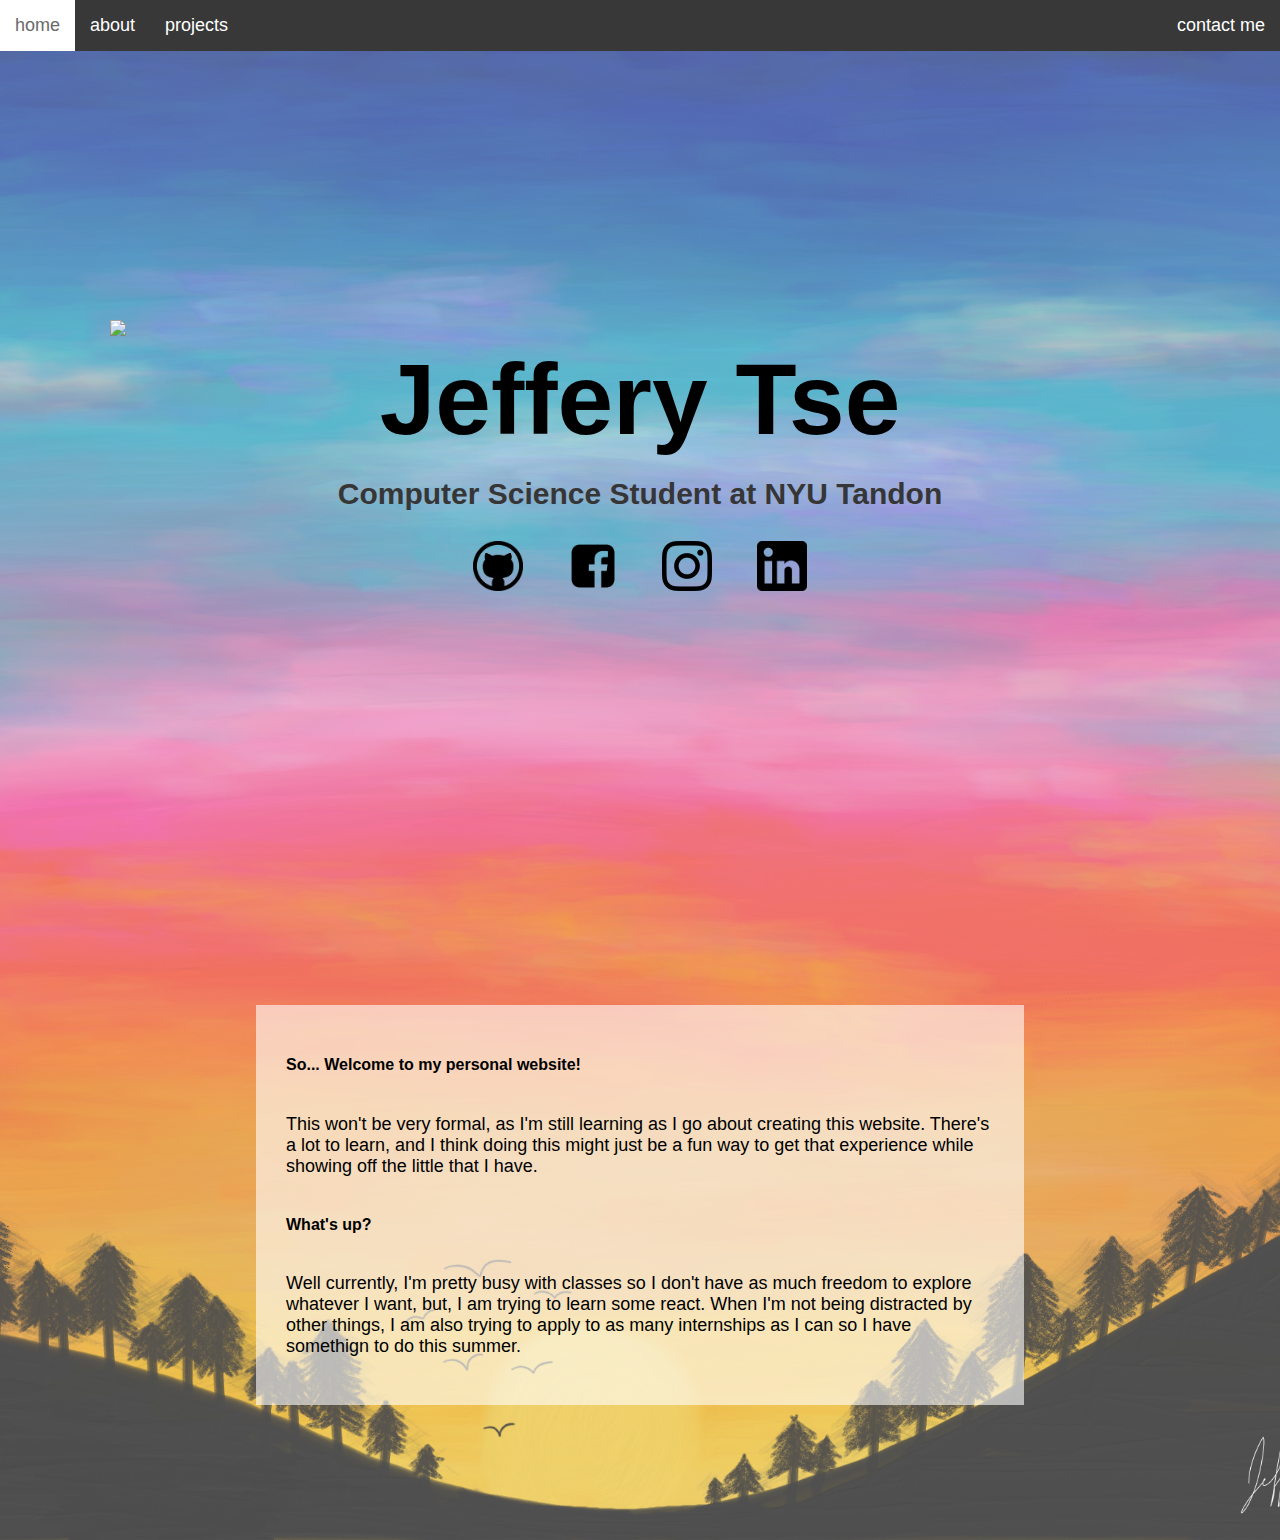
==== index.html @ cccb78bc "added sine movement to jsbird" ====
<!DOCTYPE html>
<html lang="en-US">

<head>
  <title>Jeffery Tse</title>
  <meta charset="UTF-8">
  <meta name="viewport" content="width=device-width, initial-scale=1">
  <link rel="stylesheet" href="resources/css/main.css">
  <link rel="stylesheet" href="resources/css/index.css">
</head>

<body>
  <div id="page">
    <div class="navbar">
      <a href="index.html">home</a>
      <a href="about.html">about</a>
      <a href="projects.html">projects</a>
      <a href="contact.html" class="right">contact me</a>
    </div>

    <!-- birds -->
    <img src="resources/images/bird_side.png" class="bird" id="bird1">
    <!-- <img src="resources/images/bird_side.png" class="bird" id="bird2">
    <img src="resources/images/bird_side.png" class="bird" id="bird3"> -->
    <img src="resources/images/bird_side.png" class="bird" id="bird4">
    <img src="resources/images/bird_side.png" class="bird" id="bird5">
    <!-- <img src="resources/images/bird_side.png" class="bird" id="bird6"> -->

    <img src="resources/images/bird_side.png" id="jsBird" style="top: 300px">
    <!-- <img src="resources/images/bird_side.png" id="jsBird" style="top: 400px">
    <img src="resources/images/bird_side.png" id="jsBird" style="top: 200px"> -->
    <!-- <div id="jsBird"></div> -->
    <script src="resources/js/birdAnimation.js"></script>

    <div id="first_view">

      <div id="header">
        <h1>Jeffery Tse</h1>
        <h2>Computer Science Student at NYU Tandon</h2>
      </div>

      <div class="row" id="socials">
        <a href="https://github.com/tse-jeff/"><img
            src="resources/images/github_logo.jpg" title="github"></a>
        <a href="https://www.facebook.com/jeffery.tse.hi/"><img
            src="resources/images/fb_logo.png" title="facebook"></a>
        <a href="https://www.instagram.com/jeffurrrry/"><img
            src="resources/images/insta_logo.png" title="instagram"></a>
        <a href="https://www.linkedin.com/in/jeffery-tse/"><img
            src="resources/images/linkedin_logo.png" title="facebook"></a>
      </div>

    </div>

    <div id="extra">
      <h4>So... Welcome to my personal website!</h4>
      <p>
        This won't be very formal, as I'm still learning as I go about
        creating this website. There's a lot to learn, and I think doing
        this might just be a fun way to get that experience while showing
        off the little that I have.
      </p>
      <h4>What's up?</h4>
      <p>
        Well currently, I'm pretty busy with classes so I don't have as
        much freedom to explore whatever I want, but, I am trying to
        learn some react. When I'm not being distracted by other things,
        I am also trying to apply to as many internships as I can so I
        have somethign to do this summer.
      </p>
    </div>

  </div>

</body>

</html>
---- resources/css/main.css ----
/*  main.css
    contains main styling modifications */

* {
    box-sizing: border-box;
}

html {
    background-color: #e9fbff;  /* color for whole page */
}

body {
    font-family: 'Segoe UI', Tahoma, Geneva, Verdana, sans-serif;
    margin: 0;
}

h1,h2 {
    margin: 0;
}

p {
    font-size: 18px;
}

/* styling function for th eheader */
.header {
    padding: 30px;
    text-align: center;
    background: #aeefff;
}

.header h1 {
    font-size: 50px;
    color: #333333
}

.header h2 {
    font-size: 20px;
    color: #646464
}

/* styling for navigation bar underneaht header */
.navbar {
    overflow: hidden;
    background-color: rgb(56, 56, 56);
    z-index: 2;
}

.navbar a {
    float: left;
    display: block;
    color: white;
    text-align: center;
    font-size: 18px;
    padding: 15px 15px;
    text-decoration: none;
}

.navbar a.right {
    float: right;
}

.navbar a:hover {
    background-color: white;
    color: dimgray;
}

/* styling for columns in pages */
.columns {
    font-size: 18px;
    text-align: center;
    display: flex;
    flex-wrap: wrap;
}

.columns h4 {
    font-size: 22px;
}

/* styling for normal content without columns */
.content {
    font-size: 18px;
    padding-left: 40px;
    padding-right: 40px;
    text-align: left;
}

/* adjustments for narrow screens */
@media screen and (max-width: 700px) {
    .columns {
        flex-direction: column;
    }
}

@media screen and (max-width: 400px) {
    .navbar a {
        float: none;
        width: 100%;
    }
}

/* style for footer */
.footer {
    background-color: #aeefff;
    text-align: center;
    padding-top: .75rem;
}

.footer a {
    float: none;
    padding: 10px;
}

#page-container {
    position: relative;
    min-height: 100vh;
}

#content-wrap {
    padding-bottom: 3rem /* footer height */
}

#footer {
    position: absolute;
    bottom: 0;
    width: 100%;
    height: 3rem;
}
---- resources/css/index.css ----
/* index.css
    contains styling modifications specific to index.html */

body {
    overflow-x: hidden;
}

#page {
    background-image: url(../images/sunset_background.png);
    background-color: lightblue;
    background-repeat: no-repeat;
    background-position: center;
    background-size: cover;
    display: flex;
    flex-direction: column;
    padding-bottom: 15vh;
}

#header {
    text-align: center;
}

#first_view {
    height: 96vh;
    display: flex;
    flex-direction: column;
    justify-content: center;
    align-items: center;
    z-index: 1;
}

#header h1 {
    font-size: 100px;
    color: #000000;
    padding-bottom: 20px;
}

#header h2 {
    font-size: 30px;
    color: #363636;
    padding-bottom: 30px;
}

#socials {
    align-self: center;
    padding-bottom: 30px;
}

#socials a {
    padding: 20px;
}

#socials img {
    width: 50px;
    height: 50px;
}

#extra {
    display: flex;
    flex-direction: column;
    align-self: center;
    width: 60vw;
    background-color: rgba(255, 255, 255, 0.6);
    padding: 30px;
    margin-top: 10vh;
    z-index: 1;
}

.bird {
    animation-name: bird;
    animation-duration: 20s;
    animation-iteration-count: infinite;
    animation-timing-function: linear;
    position: absolute;
    width: 50px;
    left: -10vw;
    z-index: 0;
}

#bird1 {
    animation-delay: 0s;
    top: 100px;
}

#bird2 {
    animation-delay: 6s;
    top: 350px;
}

#bird3 {
    animation-delay: 12s;
    top: 600px;
}

#bird4 {
    animation-delay: 3s;
    top: 850px;
}

#bird5 {
    animation-delay: 9s;
    top: 1100px;
}

#bird6 {
    animation-delay: 15s;
    top: 1350px;
}

#jsBird {
    position: absolute;
    width: 50px;
}


@keyframes bird {
    0% {
        left: -10vw;
    }
    49% {
        transform: scaleX(1);
    }
    50% {
        left: 100vw;
        transform: scaleX(-1);
    }
    99% {
        transform: scaleX(-1);
    }
    100% {
        left: -10vw;
        transform: scaleX(1);
    }
}
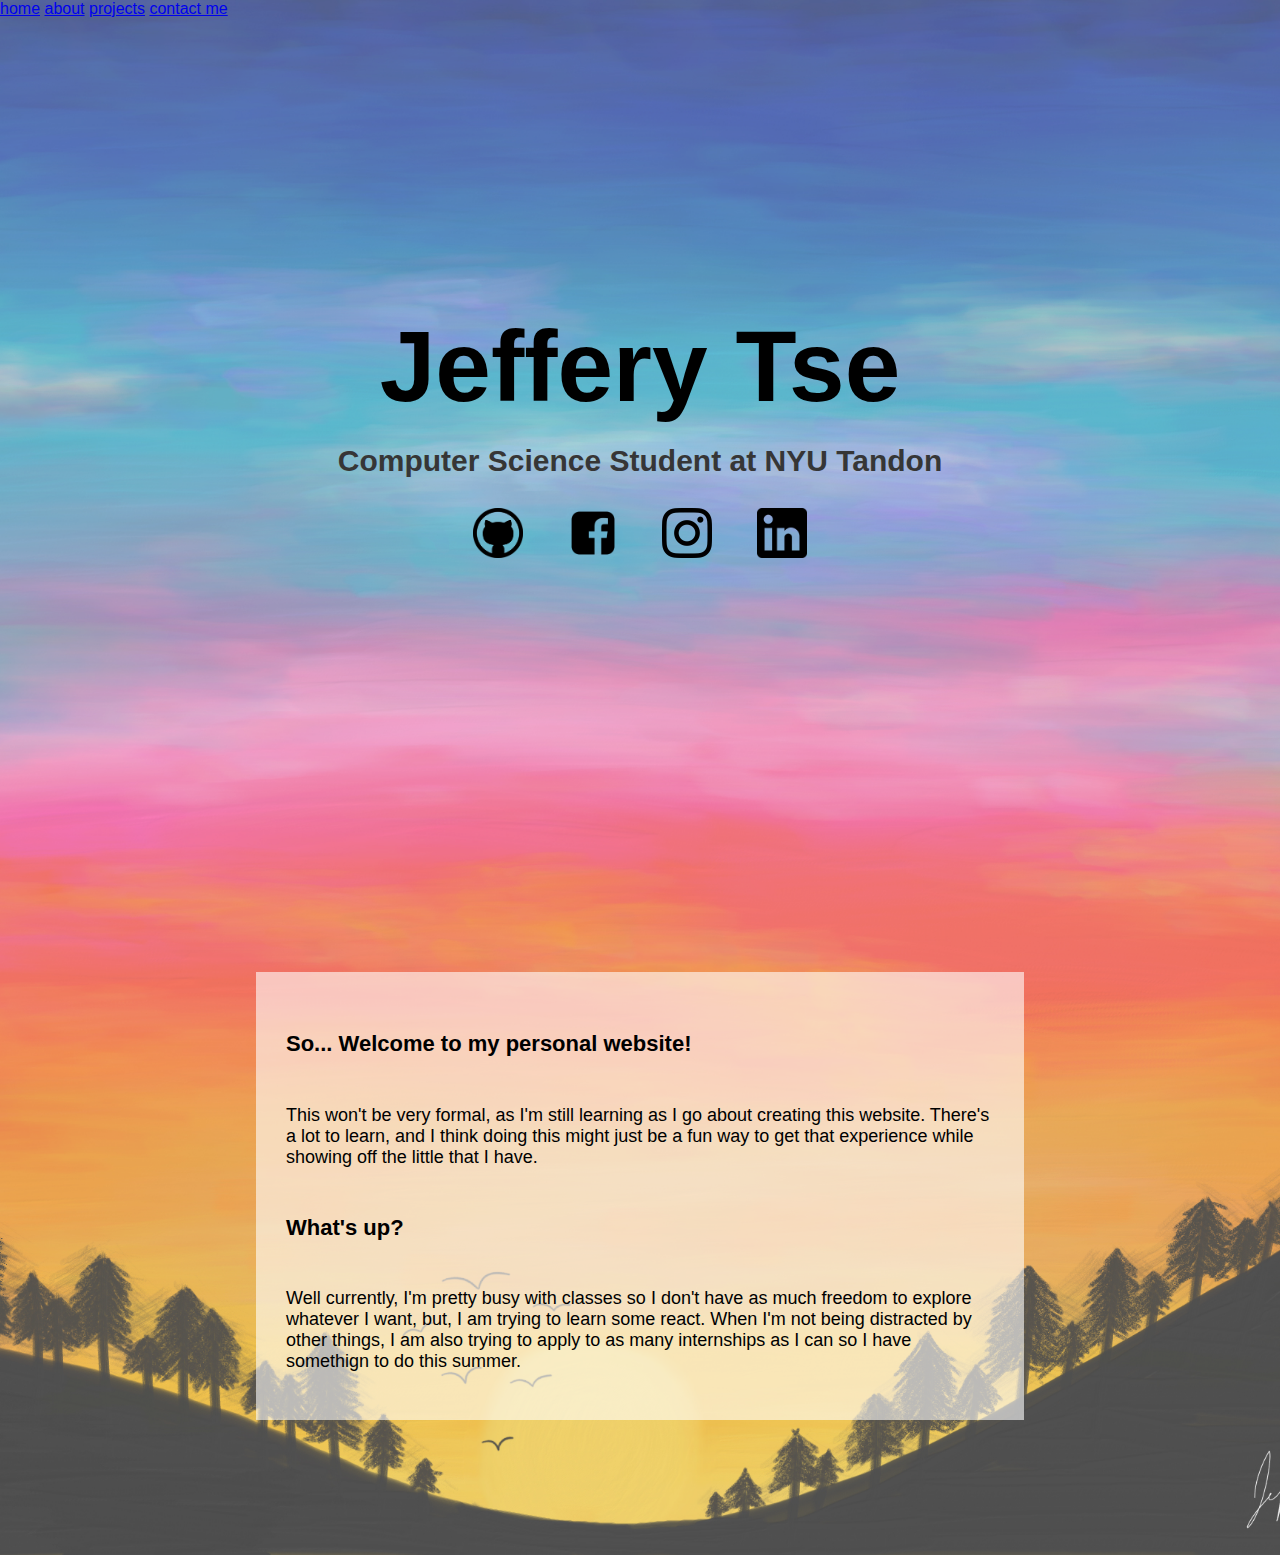
==== commit 6456e4b2: "made a favicon for the website" ====
--- a/index.html
+++ b/index.html
@@ -7,11 +7,13 @@
   <meta name="viewport" content="width=device-width, initial-scale=1">
   <link rel="stylesheet" href="resources/css/main.css">
   <link rel="stylesheet" href="resources/css/index.css">
+  <link rel="icon" href="resources/images/my_logo.png">
 </head>
 
 <body>
   <div id="page">
-    <div class="navbar">
+    <script src="resources/js/navbar.js"></script>
+    <div id="navbar">
       <a href="index.html">home</a>
       <a href="about.html">about</a>
       <a href="projects.html">projects</a>
@@ -20,17 +22,11 @@
 
     <!-- birds -->
     <img src="resources/images/bird_side.png" class="bird" id="bird1">
-    <!-- <img src="resources/images/bird_side.png" class="bird" id="bird2">
-    <img src="resources/images/bird_side.png" class="bird" id="bird3"> -->
+    <img src="resources/images/bird_side.png" class="bird" id="bird2">
+    <img src="resources/images/bird_side.png" class="bird" id="bird3">
     <img src="resources/images/bird_side.png" class="bird" id="bird4">
     <img src="resources/images/bird_side.png" class="bird" id="bird5">
-    <!-- <img src="resources/images/bird_side.png" class="bird" id="bird6"> -->
-
-    <img src="resources/images/bird_side.png" id="jsBird" style="top: 300px">
-    <!-- <img src="resources/images/bird_side.png" id="jsBird" style="top: 400px">
-    <img src="resources/images/bird_side.png" id="jsBird" style="top: 200px"> -->
-    <!-- <div id="jsBird"></div> -->
-    <script src="resources/js/birdAnimation.js"></script>
+    <img src="resources/images/bird_side.png" class="bird" id="bird6">
 
     <div id="first_view">
 
@@ -39,7 +35,7 @@
         <h2>Computer Science Student at NYU Tandon</h2>
       </div>
 
-      <div class="row" id="socials">
+      <div id="socials">
         <a href="https://github.com/tse-jeff/"><img
             src="resources/images/github_logo.jpg" title="github"></a>
         <a href="https://www.facebook.com/jeffery.tse.hi/"><img
--- a/resources/css/main.css
+++ b/resources/css/main.css
@@ -6,7 +6,12 @@
 }
 
 html {
-    background-color: #e9fbff;  /* color for whole page */
+    /* background-color: #e9fbff;  */
+    background-image: url(../images/sunset_background.png);
+    background-repeat: no-repeat;
+    background-position: center;
+    background-size: cover;
+    background-color: lightblue;
 }
 
 body {
@@ -22,16 +27,20 @@
     font-size: 18px;
 }
 
+h4 {
+    font-size: 22px;
+}
+
 /* styling function for th eheader */
 .header {
-    padding: 30px;
+    padding: 50px;
     text-align: center;
-    background: #aeefff;
+    text-decoration: underline;
 }
 
 .header h1 {
     font-size: 50px;
-    color: #333333
+    color: black;
 }
 
 .header h2 {
@@ -65,30 +74,41 @@
     color: dimgray;
 }
 
-/* styling for columns in pages */
-.columns {
-    font-size: 18px;
-    text-align: center;
-    display: flex;
-    flex-wrap: wrap;
+.sticky {
+    position: fixed;
+    top: 0;
+    width: 100%;
 }
 
-.columns h4 {
-    font-size: 22px;
+.sticky + #content {
+    padding-top: 60px;
 }
 
-/* styling for normal content without columns */
-.content {
-    font-size: 18px;
-    padding-left: 40px;
-    padding-right: 40px;
+.row {
+    display: flex;
+    flex-direction: row;
+}
+
+.col {
+    display: flex;
+    flex-direction: column;
+}
+
+#content {
+    display: flex;
+    justify-content: space-around;
+    width: 80%;
+    margin: auto;
     text-align: left;
 }
 
 /* adjustments for narrow screens */
-@media screen and (max-width: 700px) {
-    .columns {
+@media screen and (max-width: 800px) {
+    .row {
         flex-direction: column;
+    }
+    #content {
+        width: 98%;
     }
 }
 
@@ -101,9 +121,9 @@
 
 /* style for footer */
 .footer {
-    background-color: #aeefff;
+    background-color:  rgb(56, 56, 56);
     text-align: center;
-    padding-top: .75rem;
+    padding-top: 1rem;
 }
 
 .footer a {
@@ -117,12 +137,12 @@
 }
 
 #content-wrap {
-    padding-bottom: 3rem /* footer height */
+    padding-bottom: 3.5rem /* footer height */
 }
 
 #footer {
     position: absolute;
     bottom: 0;
     width: 100%;
-    height: 3rem;
+    height: 3.5rem;
 }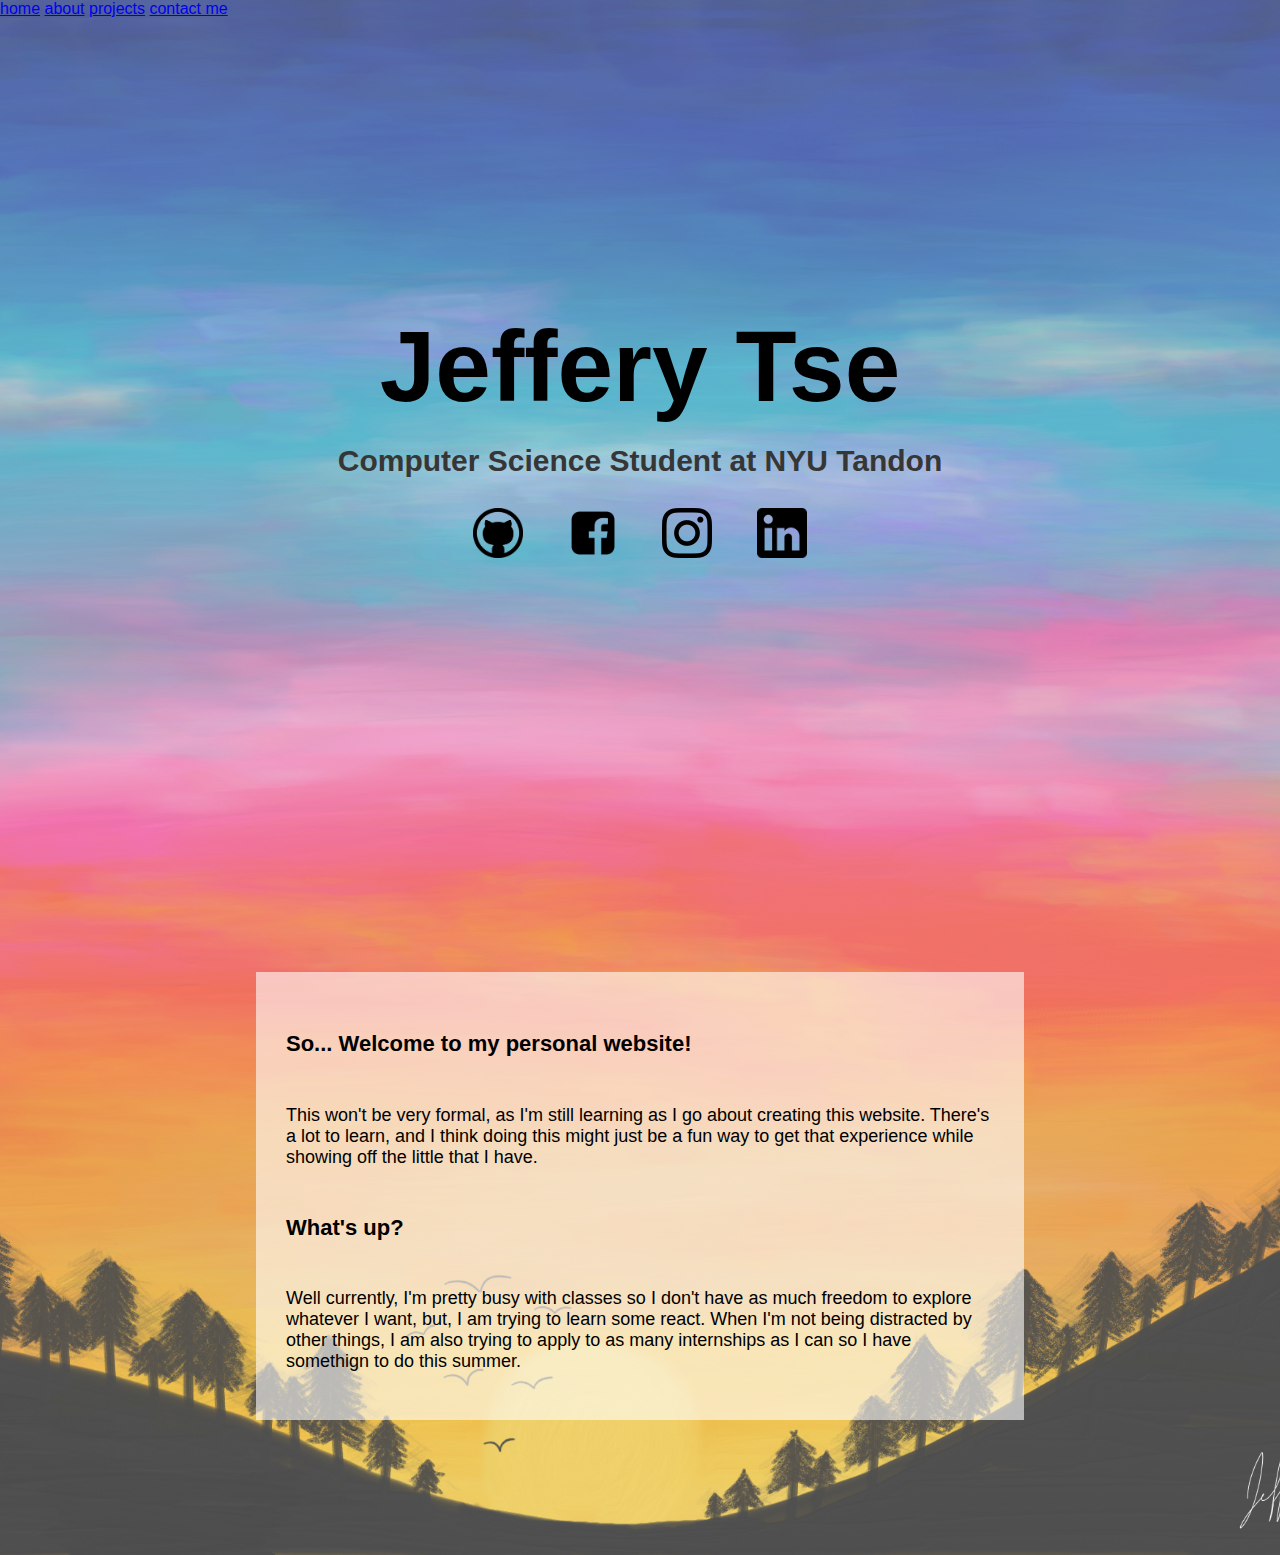
==== commit 5a4ae134: "made the navbar a prepend with jQuery" ====
--- a/index.html
+++ b/index.html
@@ -8,17 +8,12 @@
   <link rel="stylesheet" href="resources/css/main.css">
   <link rel="stylesheet" href="resources/css/index.css">
   <link rel="icon" href="resources/images/my_logo.png">
+  <script src="https://ajax.googleapis.com/ajax/libs/jquery/3.5.1/jquery.min.js"></script>
 </head>
 
 <body>
   <div id="page">
     <script src="resources/js/navbar.js"></script>
-    <div id="navbar">
-      <a href="index.html">home</a>
-      <a href="about.html">about</a>
-      <a href="projects.html">projects</a>
-      <a href="contact.html" class="right">contact me</a>
-    </div>
 
     <!-- birds -->
     <img src="resources/images/bird_side.png" class="bird" id="bird1">
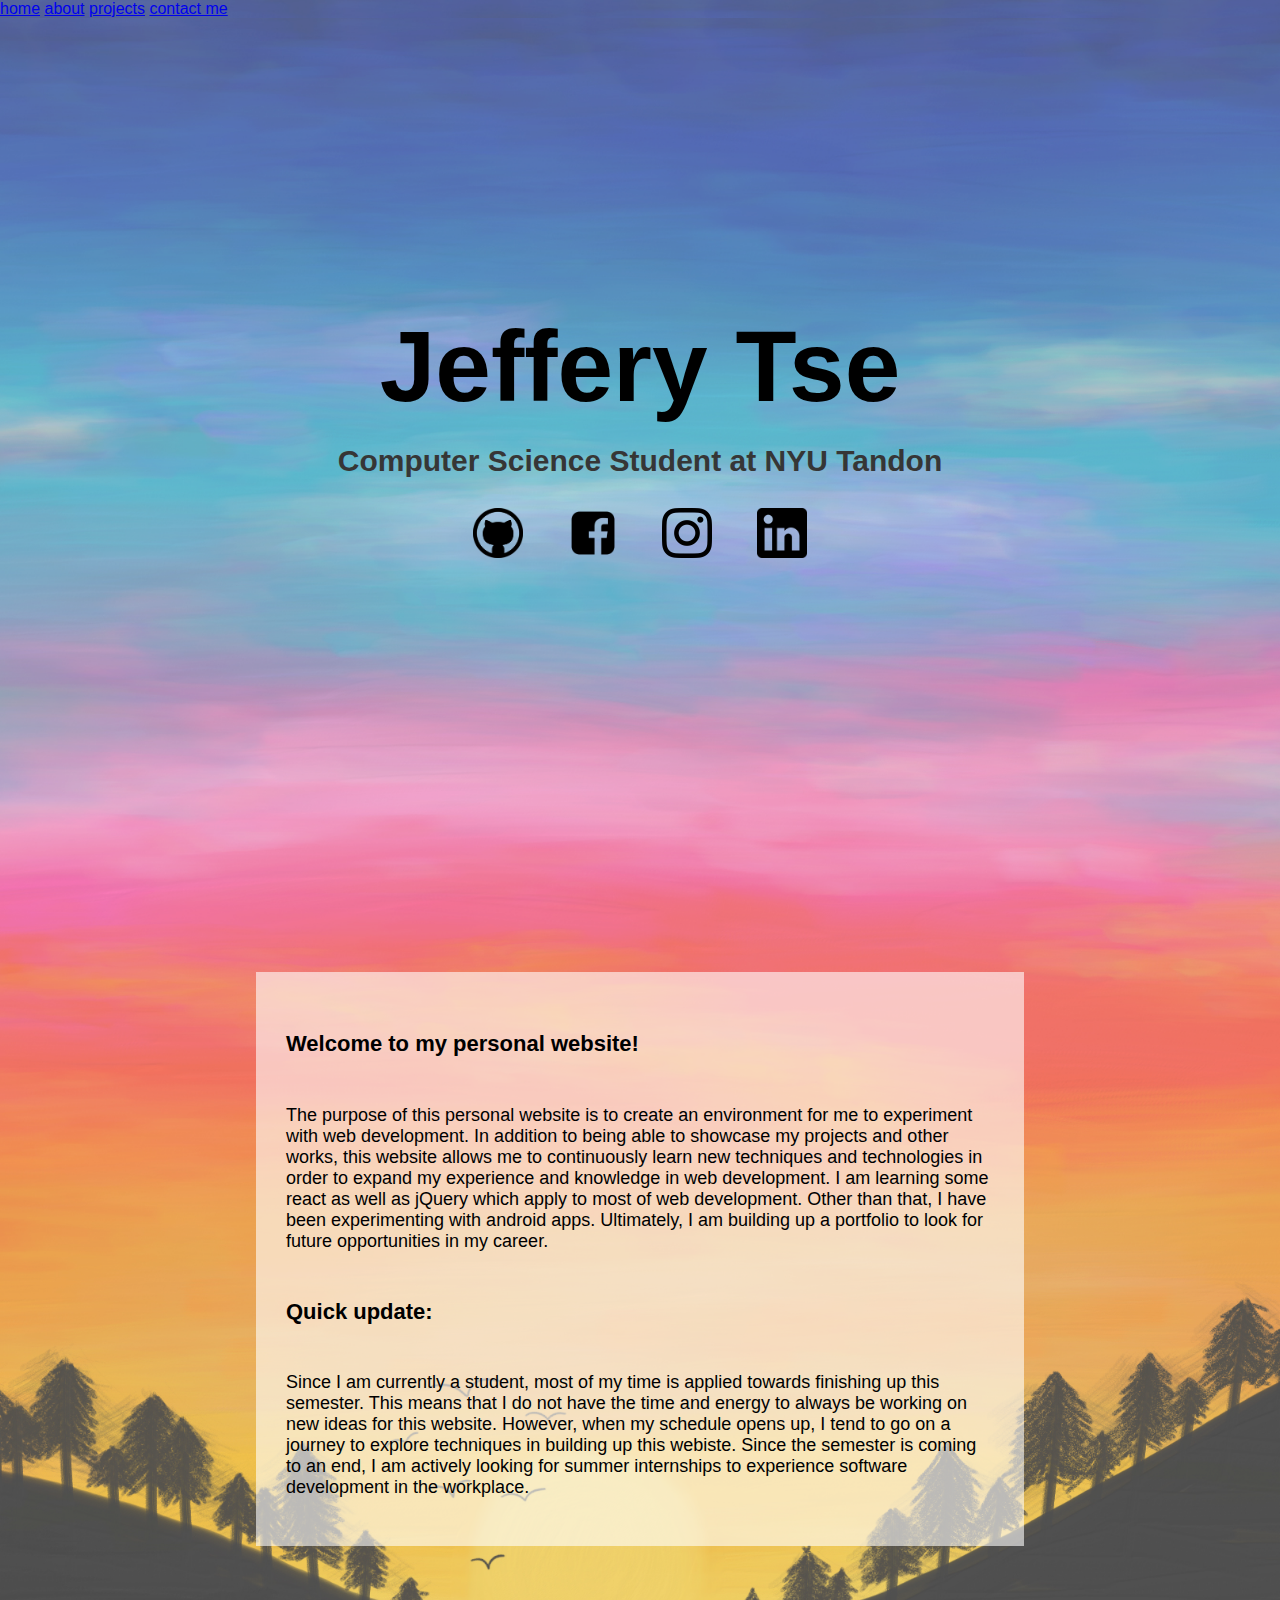
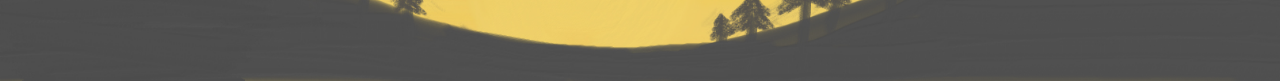
==== commit 97b7e62b: "simple formatting edit" ====
--- a/index.html
+++ b/index.html
@@ -44,20 +44,27 @@
     </div>
 
     <div id="extra">
-      <h4>So... Welcome to my personal website!</h4>
+      <h4>Welcome to my personal website!</h4>
       <p>
-        This won't be very formal, as I'm still learning as I go about
-        creating this website. There's a lot to learn, and I think doing
-        this might just be a fun way to get that experience while showing
-        off the little that I have.
+        The purpose of this personal website is to create an environment for me
+        to experiment with web development. In addition to being able to
+        showcase my projects and other works, this website allows me to
+        continuously learn new techniques and technologies in order to expand
+        my experience and knowledge in web development. I am learning some react
+        as well as jQuery which apply to most of web development. Other than
+        that, I have been experimenting with android apps. Ultimately, I am
+        building up a portfolio to look for future opportunities in my career.
       </p>
-      <h4>What's up?</h4>
+      <h4>Quick update:</h4>
       <p>
-        Well currently, I'm pretty busy with classes so I don't have as
-        much freedom to explore whatever I want, but, I am trying to
-        learn some react. When I'm not being distracted by other things,
-        I am also trying to apply to as many internships as I can so I
-        have somethign to do this summer.
+        Since I am currently a student, most of my time is applied towards
+        finishing up this semester. This means that I do not have the time
+        and energy to always be working on new ideas for this website. However,
+        when my schedule opens up, I tend to go on a journey to explore
+        techniques in building up this webiste. Since the semester is coming 
+        to an end, I am actively looking for summer internships to experience 
+        software development in the workplace.
+
       </p>
     </div>
 
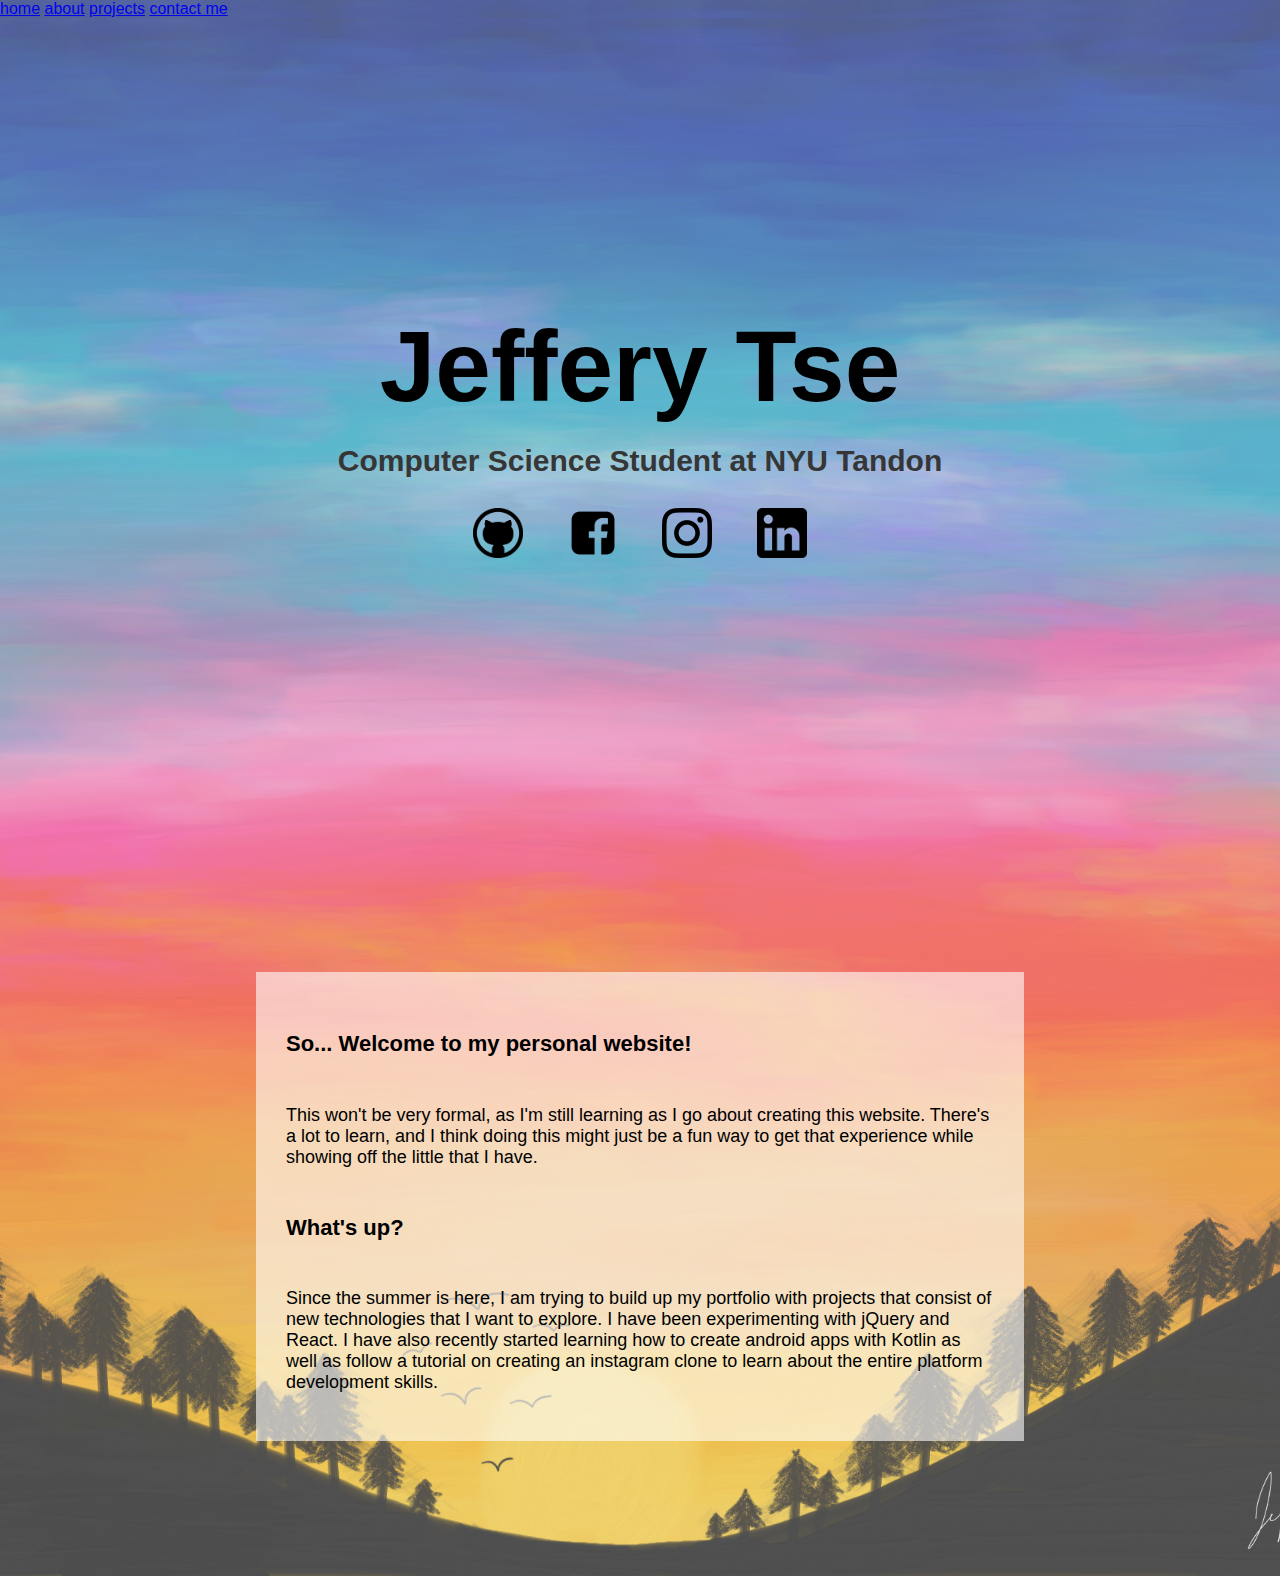
==== commit eeee939f: "updated summer front page description" ====
--- a/index.html
+++ b/index.html
@@ -44,27 +44,21 @@
     </div>
 
     <div id="extra">
-      <h4>Welcome to my personal website!</h4>
+      <h4>So... Welcome to my personal website!</h4>
       <p>
-        The purpose of this personal website is to create an environment for me
-        to experiment with web development. In addition to being able to
-        showcase my projects and other works, this website allows me to
-        continuously learn new techniques and technologies in order to expand
-        my experience and knowledge in web development. I am learning some react
-        as well as jQuery which apply to most of web development. Other than
-        that, I have been experimenting with android apps. Ultimately, I am
-        building up a portfolio to look for future opportunities in my career.
+        This won't be very formal, as I'm still learning as I go about
+        creating this website. There's a lot to learn, and I think doing
+        this might just be a fun way to get that experience while showing
+        off the little that I have.
       </p>
-      <h4>Quick update:</h4>
+      <h4>What's up?</h4>
       <p>
-        Since I am currently a student, most of my time is applied towards
-        finishing up this semester. This means that I do not have the time
-        and energy to always be working on new ideas for this website. However,
-        when my schedule opens up, I tend to go on a journey to explore
-        techniques in building up this webiste. Since the semester is coming 
-        to an end, I am actively looking for summer internships to experience 
-        software development in the workplace.
-
+        Since the summer is here, I am trying to build up my portfolio with 
+        projects that consist of new technologies that I want to explore. 
+        I have been experimenting with jQuery and React. I have also recently 
+        started learning how to create android apps with Kotlin as well as 
+        follow a tutorial on creating an instagram clone to learn about the 
+        entire platform development skills.
       </p>
     </div>
 
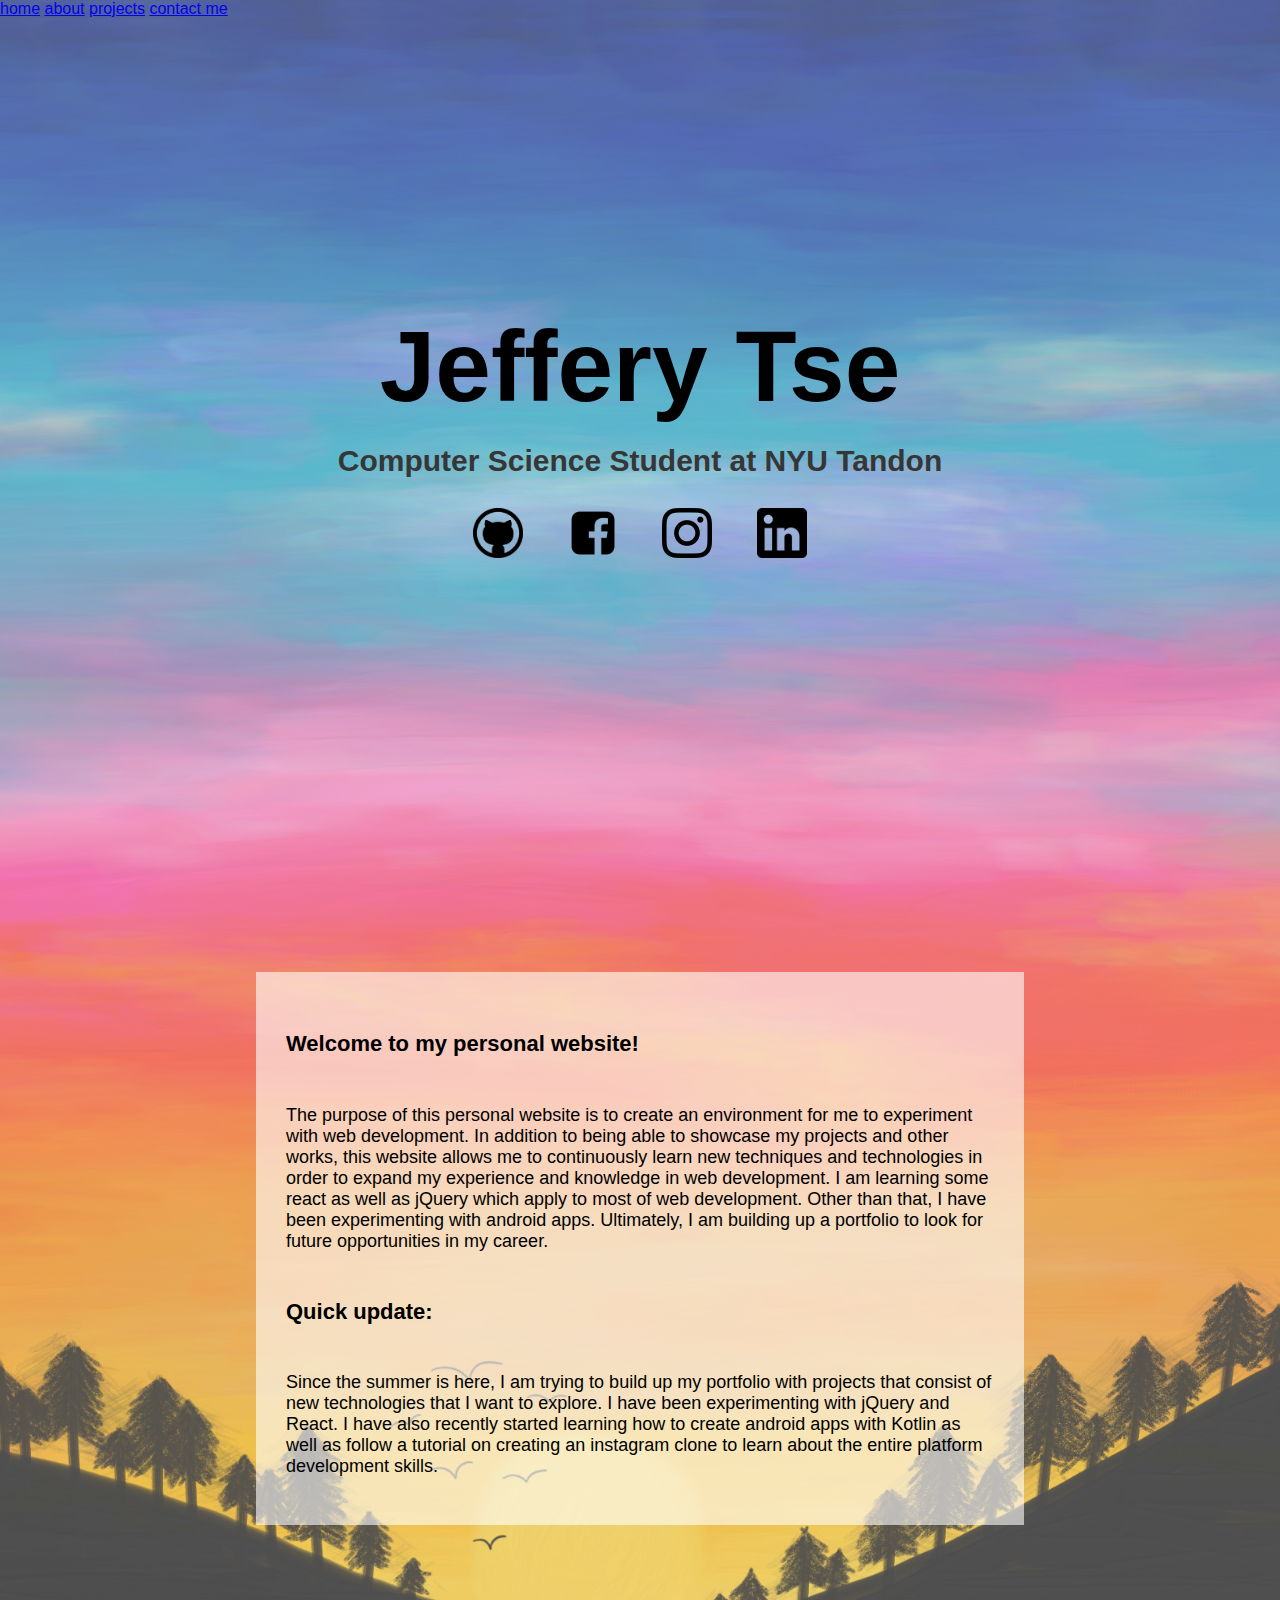
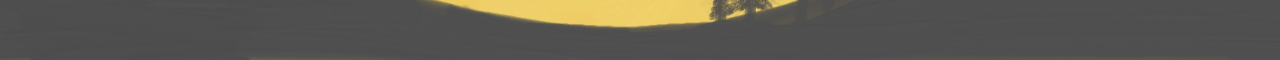
==== commit c54b92c6: "fix linkedin logo title" ====
--- a/index.html
+++ b/index.html
@@ -38,20 +38,24 @@
         <a href="https://www.instagram.com/jeffurrrry/"><img
             src="resources/images/insta_logo.png" title="instagram"></a>
         <a href="https://www.linkedin.com/in/jeffery-tse/"><img
-            src="resources/images/linkedin_logo.png" title="facebook"></a>
+            src="resources/images/linkedin_logo.png" title="linkedin"></a>
       </div>
 
     </div>
 
     <div id="extra">
-      <h4>So... Welcome to my personal website!</h4>
+      <h4>Welcome to my personal website!</h4>
       <p>
-        This won't be very formal, as I'm still learning as I go about
-        creating this website. There's a lot to learn, and I think doing
-        this might just be a fun way to get that experience while showing
-        off the little that I have.
+        The purpose of this personal website is to create an environment for me
+        to experiment with web development. In addition to being able to
+        showcase my projects and other works, this website allows me to
+        continuously learn new techniques and technologies in order to expand
+        my experience and knowledge in web development. I am learning some react
+        as well as jQuery which apply to most of web development. Other than
+        that, I have been experimenting with android apps. Ultimately, I am
+        building up a portfolio to look for future opportunities in my career.
       </p>
-      <h4>What's up?</h4>
+      <h4>Quick update:</h4>
       <p>
         Since the summer is here, I am trying to build up my portfolio with 
         projects that consist of new technologies that I want to explore. 
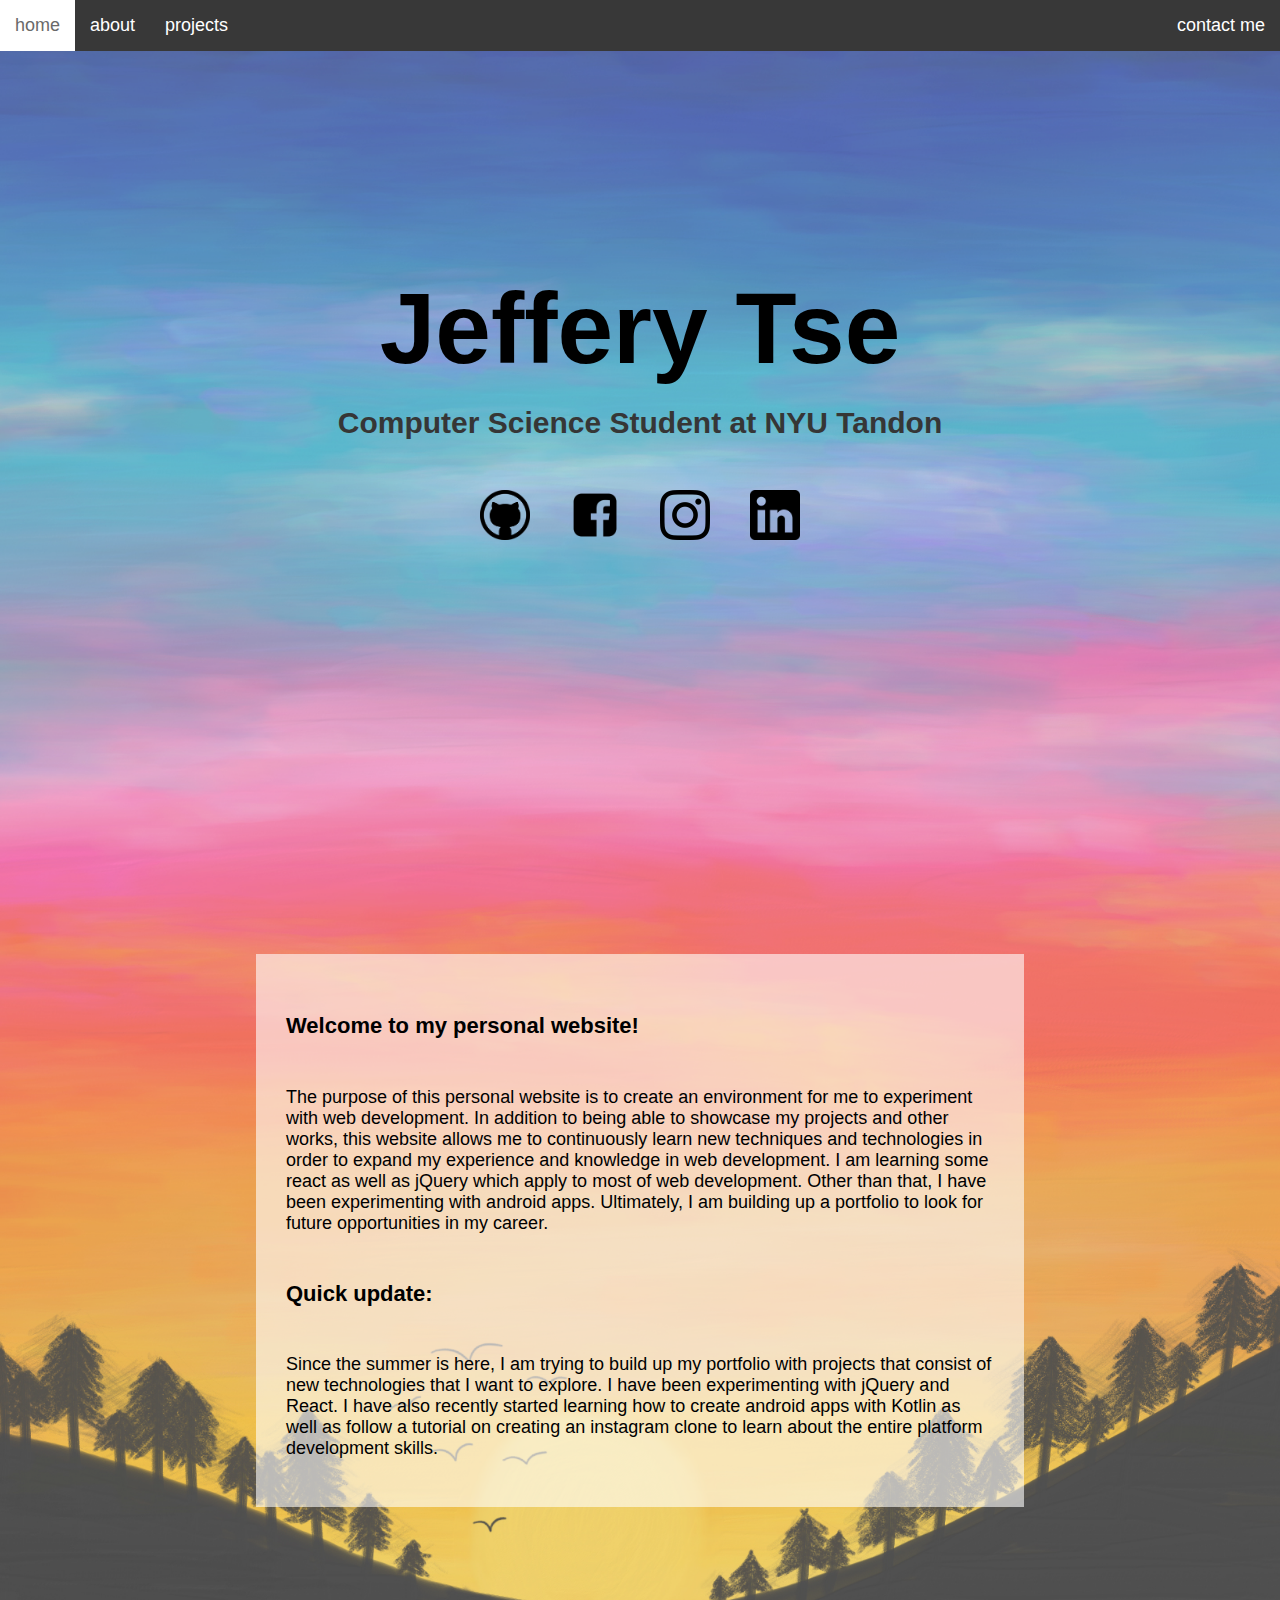
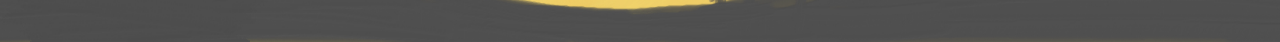
==== commit fd9522b1: "updated resume and changed implementation" ====
--- a/index.html
+++ b/index.html
@@ -1,73 +1,73 @@
-<!DOCTYPE html>
-<html lang="en-US">
-
-<head>
-  <title>Jeffery Tse</title>
-  <meta charset="UTF-8">
-  <meta name="viewport" content="width=device-width, initial-scale=1">
-  <link rel="stylesheet" href="resources/css/main.css">
-  <link rel="stylesheet" href="resources/css/index.css">
-  <link rel="icon" href="resources/images/my_logo.png">
-  <script src="https://ajax.googleapis.com/ajax/libs/jquery/3.5.1/jquery.min.js"></script>
-</head>
-
-<body>
-  <div id="page">
-    <script src="resources/js/navbar.js"></script>
-
-    <!-- birds -->
-    <img src="resources/images/bird_side.png" class="bird" id="bird1">
-    <img src="resources/images/bird_side.png" class="bird" id="bird2">
-    <img src="resources/images/bird_side.png" class="bird" id="bird3">
-    <img src="resources/images/bird_side.png" class="bird" id="bird4">
-    <img src="resources/images/bird_side.png" class="bird" id="bird5">
-    <img src="resources/images/bird_side.png" class="bird" id="bird6">
-
-    <div id="first_view">
-
-      <div id="header">
-        <h1>Jeffery Tse</h1>
-        <h2>Computer Science Student at NYU Tandon</h2>
-      </div>
-
-      <div id="socials">
-        <a href="https://github.com/tse-jeff/"><img
-            src="resources/images/github_logo.jpg" title="github"></a>
-        <a href="https://www.facebook.com/jeffery.tse.hi/"><img
-            src="resources/images/fb_logo.png" title="facebook"></a>
-        <a href="https://www.instagram.com/jeffurrrry/"><img
-            src="resources/images/insta_logo.png" title="instagram"></a>
-        <a href="https://www.linkedin.com/in/jeffery-tse/"><img
-            src="resources/images/linkedin_logo.png" title="linkedin"></a>
-      </div>
-
-    </div>
-
-    <div id="extra">
-      <h4>Welcome to my personal website!</h4>
-      <p>
-        The purpose of this personal website is to create an environment for me
-        to experiment with web development. In addition to being able to
-        showcase my projects and other works, this website allows me to
-        continuously learn new techniques and technologies in order to expand
-        my experience and knowledge in web development. I am learning some react
-        as well as jQuery which apply to most of web development. Other than
-        that, I have been experimenting with android apps. Ultimately, I am
-        building up a portfolio to look for future opportunities in my career.
-      </p>
-      <h4>Quick update:</h4>
-      <p>
-        Since the summer is here, I am trying to build up my portfolio with 
-        projects that consist of new technologies that I want to explore. 
-        I have been experimenting with jQuery and React. I have also recently 
-        started learning how to create android apps with Kotlin as well as 
-        follow a tutorial on creating an instagram clone to learn about the 
-        entire platform development skills.
-      </p>
-    </div>
-
-  </div>
-
-</body>
-
+<!DOCTYPE html>
+<html lang="en-US">
+
+<head>
+  <title>Jeffery Tse</title>
+  <meta charset="UTF-8">
+  <meta name="viewport" content="width=device-width, initial-scale=1">
+  <link rel="stylesheet" href="resources/css/main.css">
+  <link rel="stylesheet" href="resources/css/index.css">
+  <link rel="icon" href="resources/images/my_logo.png">
+  <script src="https://ajax.googleapis.com/ajax/libs/jquery/3.5.1/jquery.min.js"></script>
+</head>
+
+<body>
+  <div id="page">
+    <script src="resources/js/navbar.js"></script>
+
+    <!-- birds -->
+    <img src="resources/images/bird_side.png" class="bird" id="bird1">
+    <img src="resources/images/bird_side.png" class="bird" id="bird2">
+    <img src="resources/images/bird_side.png" class="bird" id="bird3">
+    <img src="resources/images/bird_side.png" class="bird" id="bird4">
+    <img src="resources/images/bird_side.png" class="bird" id="bird5">
+    <img src="resources/images/bird_side.png" class="bird" id="bird6">
+
+    <div id="first_view">
+
+      <div id="header">
+        <h1>Jeffery Tse</h1>
+        <h2>Computer Science Student at NYU Tandon</h2>
+      </div>
+
+      <div id="socials">
+        <a href="https://github.com/tse-jeff/"><img
+            src="resources/images/github_logo.jpg" title="github"></a>
+        <a href="https://www.facebook.com/jeffery.tse.hi/"><img
+            src="resources/images/fb_logo.png" title="facebook"></a>
+        <a href="https://www.instagram.com/jeffurrrry/"><img
+            src="resources/images/insta_logo.png" title="instagram"></a>
+        <a href="https://www.linkedin.com/in/jeffery-tse/"><img
+            src="resources/images/linkedin_logo.png" title="facebook"></a>
+      </div>
+
+    </div>
+
+    <div id="extra">
+      <h4>Welcome to my personal website!</h4>
+      <p>
+        The purpose of this personal website is to create an environment for me
+        to experiment with web development. In addition to being able to
+        showcase my projects and other works, this website allows me to
+        continuously learn new techniques and technologies in order to expand
+        my experience and knowledge in web development. I am learning some react
+        as well as jQuery which apply to most of web development. Other than
+        that, I have been experimenting with android apps. Ultimately, I am
+        building up a portfolio to look for future opportunities in my career.
+      </p>
+      <h4>Quick update:</h4>
+      <p>
+        Since the summer is here, I am trying to build up my portfolio with 
+        projects that consist of new technologies that I want to explore. 
+        I have been experimenting with jQuery and React. I have also recently 
+        started learning how to create android apps with Kotlin as well as 
+        follow a tutorial on creating an instagram clone to learn about the 
+        entire platform development skills.
+      </p>
+    </div>
+
+  </div>
+
+</body>
+
 </html>--- a/resources/css/main.css
+++ b/resources/css/main.css
@@ -1,148 +1,142 @@
-/*  main.css
-    contains main styling modifications */
-
-* {
-    box-sizing: border-box;
-}
-
-html {
-    /* background-color: #e9fbff;  */
-    background-image: url(../images/sunset_background.png);
-    background-repeat: no-repeat;
-    background-position: center;
-    background-size: cover;
-    background-color: lightblue;
-}
-
-body {
-    font-family: 'Segoe UI', Tahoma, Geneva, Verdana, sans-serif;
-    margin: 0;
-}
-
-h1,h2 {
-    margin: 0;
-}
-
-p {
-    font-size: 18px;
-}
-
-h4 {
-    font-size: 22px;
-}
-
-/* styling function for th eheader */
-.header {
-    padding: 50px;
-    text-align: center;
-    text-decoration: underline;
-}
-
-.header h1 {
-    font-size: 50px;
-    color: black;
-}
-
-.header h2 {
-    font-size: 20px;
-    color: #646464
-}
-
-/* styling for navigation bar underneaht header */
-.navbar {
-    overflow: hidden;
-    background-color: rgb(56, 56, 56);
-    z-index: 2;
-}
-
-.navbar a {
-    float: left;
-    display: block;
-    color: white;
-    text-align: center;
-    font-size: 18px;
-    padding: 15px 15px;
-    text-decoration: none;
-}
-
-.navbar a.right {
-    float: right;
-}
-
-.navbar a:hover {
-    background-color: white;
-    color: dimgray;
-}
-
-.sticky {
-    position: fixed;
-    top: 0;
-    width: 100%;
-}
-
-.sticky + #content {
-    padding-top: 60px;
-}
-
-.row {
-    display: flex;
-    flex-direction: row;
-}
-
-.col {
-    display: flex;
-    flex-direction: column;
-}
-
-#content {
-    display: flex;
-    justify-content: space-around;
-    width: 80%;
-    margin: auto;
-    text-align: left;
-}
-
-/* adjustments for narrow screens */
-@media screen and (max-width: 800px) {
-    .row {
-        flex-direction: column;
-    }
-    #content {
-        width: 98%;
-    }
-}
-
-@media screen and (max-width: 400px) {
-    .navbar a {
-        float: none;
-        width: 100%;
-    }
-}
-
-/* style for footer */
-.footer {
-    background-color:  rgb(56, 56, 56);
-    text-align: center;
-    padding-top: 1rem;
-}
-
-.footer a {
-    float: none;
-    padding: 10px;
-}
-
-#page-container {
-    position: relative;
-    min-height: 100vh;
-}
-
-#content-wrap {
-    padding-bottom: 3.5rem /* footer height */
-}
-
-#footer {
-    position: absolute;
-    bottom: 0;
-    width: 100%;
-    height: 3.5rem;
+/*  main.css
+    contains main styling modifications */
+
+* {
+    box-sizing: border-box;
+}
+
+#page {
+    background-image: url(../images/sunset_background.png);
+    background-color: lightblue;
+    background-repeat: no-repeat;
+    background-position: center;
+    background-size: cover;
+    display: flex;
+    flex-direction: column;
+    padding-bottom: 15vh;
+    position: relative; 
+    min-height: 100vh;
+}
+
+
+body {
+    font-family: 'Segoe UI', Tahoma, Geneva, Verdana, sans-serif;
+    margin: 0;
+}
+
+h1,h2 {
+    margin: 0;
+}
+
+p {
+    font-size: 18px;
+}
+
+h4 {
+    font-size: 22px;
+}
+
+/* styling function for th eheader */
+.header {
+    padding: 50px;
+    text-align: center;
+    text-decoration: underline;
+}
+
+.header h1 {
+    font-size: 50px;
+    color: black;
+}
+
+.header h2 {
+    font-size: 20px;
+    color: #646464
+}
+
+/* styling for navigation bar underneaht header */
+#navbar {
+    overflow: hidden;
+    background-color: rgb(56, 56, 56);
+    z-index: 2;
+    position: fixed;
+    width: 100%;
+    transition: top .5s ease;
+}
+
+#navbar a {
+    float: left;
+    display: block;
+    color: white;
+    text-align: center;
+    font-size: 18px;
+    padding: 15px 15px;
+    text-decoration: none;
+}
+
+#navbar a.right {
+    float: right;
+}
+
+#navbar a:hover {
+    background-color: white;
+    color: dimgray;
+}
+
+.row {
+    display: flex;
+    flex-direction: row;
+}
+
+.col {
+    display: flex;
+    flex-direction: column;
+}
+
+#content {
+    display: flex;
+    justify-content: space-around;
+    width: 80%;
+    margin: auto;
+    text-align: left;
+}
+
+/* adjustments for narrow screens */
+@media screen and (max-width: 800px) {
+    .row {
+        flex-direction: column;
+    }
+    #content {
+        width: 98%;
+    }
+}
+
+@media screen and (max-width: 400px) {
+    .navbar a {
+        float: none;
+        width: 100%;
+    }
+}
+
+/* style for footer */
+.footer {
+    background-color:  rgb(56, 56, 56);
+    text-align: center;
+    padding-top: 1rem;
+}
+
+.footer a {
+    float: none;
+    padding: 10px;
+}
+
+#content-wrap {
+    padding-top: 54px; /* height of navbar */
+    padding-bottom: 3.5rem /* footer height */
+}
+
+#footer {
+    position: absolute;
+    bottom: 0;
+    width: 100%;
+    height: 3.5rem;
 }--- a/resources/css/index.css
+++ b/resources/css/index.css
@@ -1,134 +1,126 @@
-/* index.css
-    contains styling modifications specific to index.html */
-
-body {
-    overflow-x: hidden;
-}
-
-#page {
-    background-image: url(../images/sunset_background.png);
-    background-color: lightblue;
-    background-repeat: no-repeat;
-    background-position: center;
-    background-size: cover;
-    display: flex;
-    flex-direction: column;
-    padding-bottom: 15vh;
-}
-
-#header {
-    text-align: center;
-}
-
-#first_view {
-    height: 96vh;
-    display: flex;
-    flex-direction: column;
-    justify-content: center;
-    align-items: center;
-    z-index: 1;
-}
-
-#header h1 {
-    font-size: 100px;
-    color: #000000;
-    padding-bottom: 20px;
-}
-
-#header h2 {
-    font-size: 30px;
-    color: #363636;
-    padding-bottom: 30px;
-}
-
-#socials {
-    align-self: center;
-    padding-bottom: 30px;
-}
-
-#socials a {
-    padding: 20px;
-}
-
-#socials img {
-    width: 50px;
-    height: 50px;
-}
-
-#extra {
-    display: flex;
-    flex-direction: column;
-    align-self: center;
-    width: 60vw;
-    background-color: rgba(255, 255, 255, 0.6);
-    padding: 30px;
-    margin-top: 10vh;
-    z-index: 1;
-}
-
-.bird {
-    animation-name: bird;
-    animation-duration: 20s;
-    animation-iteration-count: infinite;
-    animation-timing-function: linear;
-    position: absolute;
-    width: 50px;
-    left: -10vw;
-    z-index: 0;
-}
-
-#bird1 {
-    animation-delay: 0s;
-    top: 100px;
-}
-
-#bird2 {
-    animation-delay: 6s;
-    top: 350px;
-}
-
-#bird3 {
-    animation-delay: 12s;
-    top: 600px;
-}
-
-#bird4 {
-    animation-delay: 3s;
-    top: 850px;
-}
-
-#bird5 {
-    animation-delay: 9s;
-    top: 1100px;
-}
-
-#bird6 {
-    animation-delay: 15s;
-    top: 1350px;
-}
-
-#jsBird {
-    position: absolute;
-    width: 50px;
-}
-
-
-@keyframes bird {
-    0% {
-        left: -10vw;
-    }
-    49% {
-        transform: scaleX(1);
-    }
-    50% {
-        left: 100vw;
-        transform: scaleX(-1);
-    }
-    99% {
-        transform: scaleX(-1);
-    }
-    100% {
-        left: -10vw;
-        transform: scaleX(1);
-    }
+/* index.css
+    contains styling modifications specific to index.html */
+
+body {
+    overflow-x: hidden;
+}
+
+
+#header {
+    text-align: center;
+}
+
+#first_view {
+    height: 96vh;
+    display: flex;
+    flex-direction: column;
+    justify-content: center;
+    align-items: center;
+    z-index: 1;
+}
+
+#header h1 {
+    font-size: 100px;
+    color: #000000;
+    padding-bottom: 20px;
+}
+
+#header h2 {
+    font-size: 30px;
+    color: #363636;
+    padding-bottom: 30px;
+}
+
+#socials {
+    display: flex;
+    flex-direction: row;
+    align-self: center;
+    padding-bottom: 30px;
+}
+
+#socials a {
+    padding: 20px;
+}
+
+#socials img {
+    width: 50px;
+    height: 50px;
+}
+
+#extra {
+    display: flex;
+    flex-direction: column;
+    align-self: center;
+    width: 60vw;
+    background-color: rgba(255, 255, 255, 0.6);
+    padding: 30px;
+    margin-top: 10vh;
+    z-index: 1;
+}
+
+.bird {
+    animation-name: bird;
+    animation-duration: 20s;
+    animation-iteration-count: infinite;
+    animation-timing-function: linear;
+    position: absolute;
+    width: 50px;
+    left: -10vw;
+    z-index: 0;
+}
+
+#bird1 {
+    animation-delay: 0s;
+    top: 100px;
+}
+
+#bird2 {
+    animation-delay: 6s;
+    top: 350px;
+}
+
+#bird3 {
+    animation-delay: 12s;
+    top: 600px;
+}
+
+#bird4 {
+    animation-delay: 3s;
+    top: 850px;
+}
+
+#bird5 {
+    animation-delay: 9s;
+    top: 1100px;
+}
+
+#bird6 {
+    animation-delay: 15s;
+    top: 1350px;
+}
+
+@keyframes bird {
+    0% {
+        left: -10vw;
+    }
+    49% {
+        transform: scaleX(1);
+    }
+    50% {
+        left: 100vw;
+        transform: scaleX(-1);
+    }
+    99% {
+        transform: scaleX(-1);
+    }
+    100% {
+        left: -10vw;
+        transform: scaleX(1);
+    }
+}
+
+@media screen and (max-width: 800px) {
+    #extra {
+        width: 85vw;
+    }
 }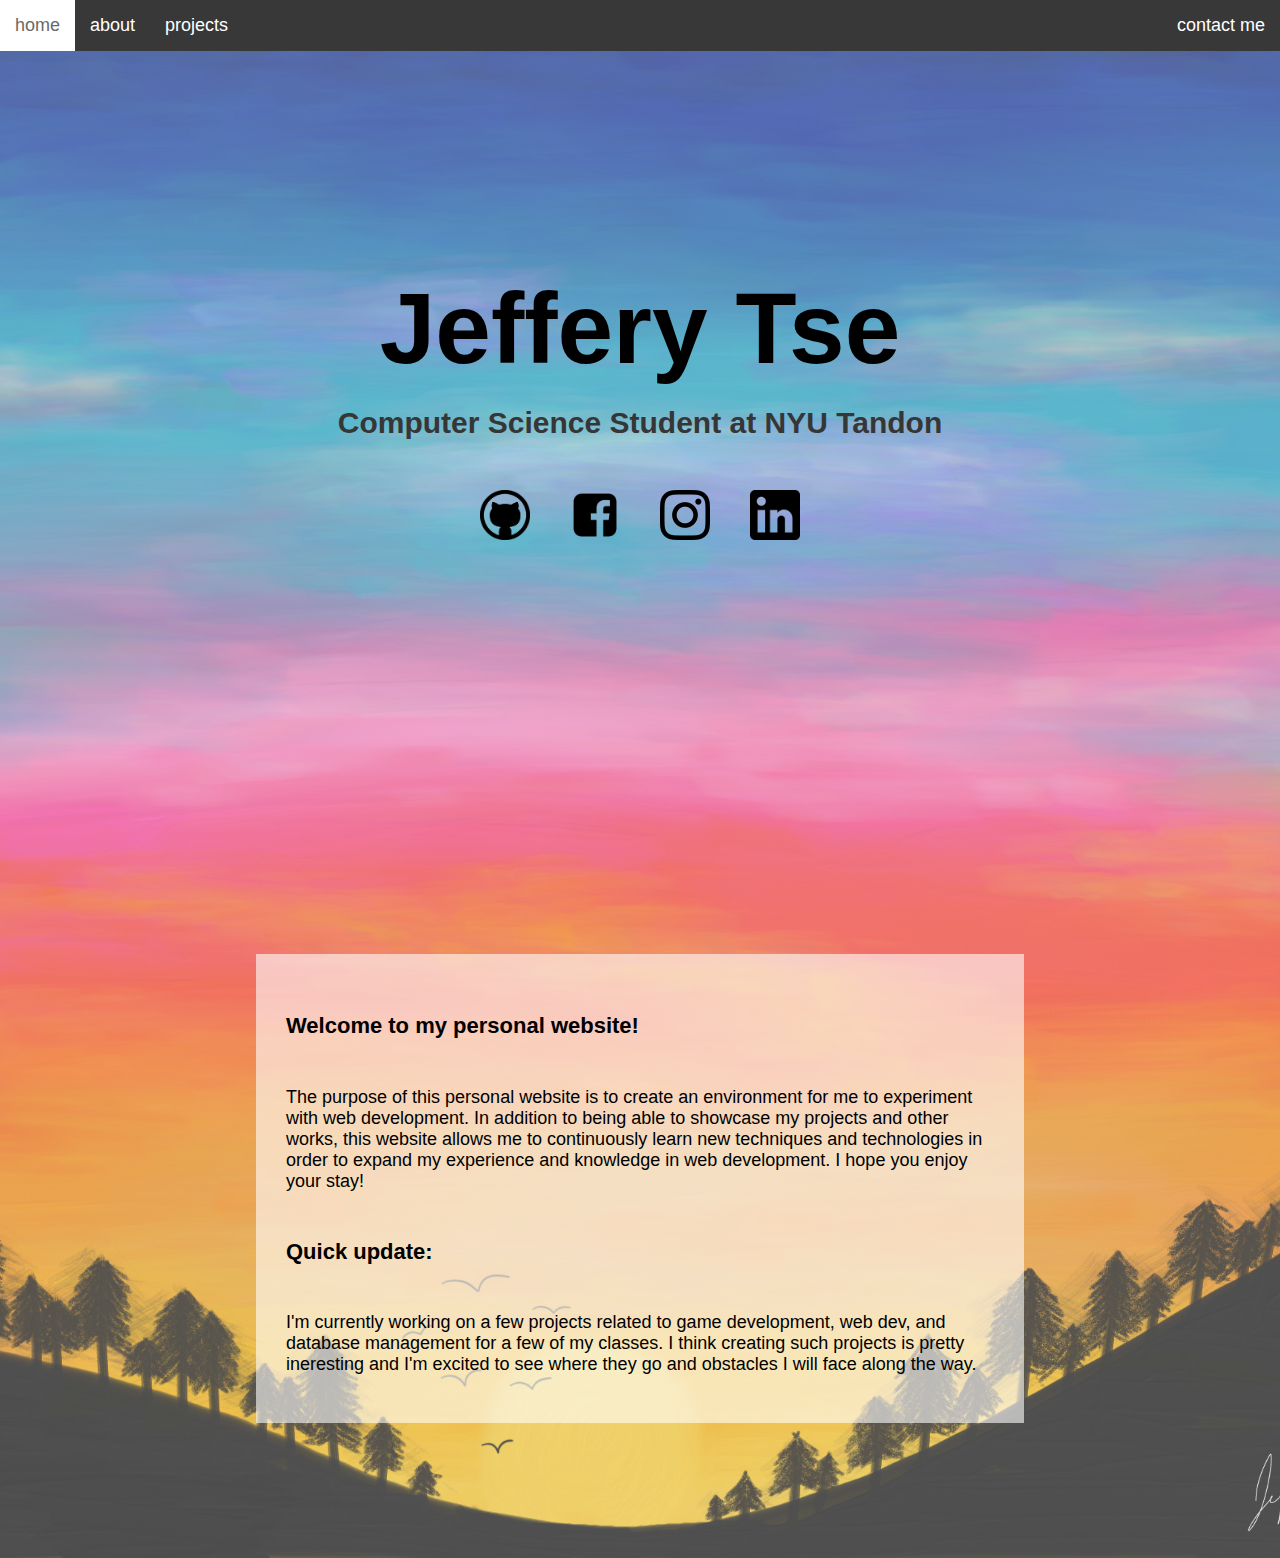
==== commit 16525d60: "updated intro to website" ====
--- a/index.html
+++ b/index.html
@@ -1,73 +1,69 @@
-<!DOCTYPE html>
-<html lang="en-US">
-
-<head>
-  <title>Jeffery Tse</title>
-  <meta charset="UTF-8">
-  <meta name="viewport" content="width=device-width, initial-scale=1">
-  <link rel="stylesheet" href="resources/css/main.css">
-  <link rel="stylesheet" href="resources/css/index.css">
-  <link rel="icon" href="resources/images/my_logo.png">
-  <script src="https://ajax.googleapis.com/ajax/libs/jquery/3.5.1/jquery.min.js"></script>
-</head>
-
-<body>
-  <div id="page">
-    <script src="resources/js/navbar.js"></script>
-
-    <!-- birds -->
-    <img src="resources/images/bird_side.png" class="bird" id="bird1">
-    <img src="resources/images/bird_side.png" class="bird" id="bird2">
-    <img src="resources/images/bird_side.png" class="bird" id="bird3">
-    <img src="resources/images/bird_side.png" class="bird" id="bird4">
-    <img src="resources/images/bird_side.png" class="bird" id="bird5">
-    <img src="resources/images/bird_side.png" class="bird" id="bird6">
-
-    <div id="first_view">
-
-      <div id="header">
-        <h1>Jeffery Tse</h1>
-        <h2>Computer Science Student at NYU Tandon</h2>
-      </div>
-
-      <div id="socials">
-        <a href="https://github.com/tse-jeff/"><img
-            src="resources/images/github_logo.jpg" title="github"></a>
-        <a href="https://www.facebook.com/jeffery.tse.hi/"><img
-            src="resources/images/fb_logo.png" title="facebook"></a>
-        <a href="https://www.instagram.com/jeffurrrry/"><img
-            src="resources/images/insta_logo.png" title="instagram"></a>
-        <a href="https://www.linkedin.com/in/jeffery-tse/"><img
-            src="resources/images/linkedin_logo.png" title="facebook"></a>
-      </div>
-
-    </div>
-
-    <div id="extra">
-      <h4>Welcome to my personal website!</h4>
-      <p>
-        The purpose of this personal website is to create an environment for me
-        to experiment with web development. In addition to being able to
-        showcase my projects and other works, this website allows me to
-        continuously learn new techniques and technologies in order to expand
-        my experience and knowledge in web development. I am learning some react
-        as well as jQuery which apply to most of web development. Other than
-        that, I have been experimenting with android apps. Ultimately, I am
-        building up a portfolio to look for future opportunities in my career.
-      </p>
-      <h4>Quick update:</h4>
-      <p>
-        Since the summer is here, I am trying to build up my portfolio with 
-        projects that consist of new technologies that I want to explore. 
-        I have been experimenting with jQuery and React. I have also recently 
-        started learning how to create android apps with Kotlin as well as 
-        follow a tutorial on creating an instagram clone to learn about the 
-        entire platform development skills.
-      </p>
-    </div>
-
-  </div>
-
-</body>
-
+<!DOCTYPE html>
+<html lang="en-US">
+
+<head>
+  <title>Jeffery Tse</title>
+  <meta charset="UTF-8">
+  <meta name="viewport" content="width=device-width, initial-scale=1">
+  <link rel="stylesheet" href="resources/css/main.css">
+  <link rel="stylesheet" href="resources/css/index.css">
+  <link rel="icon" href="resources/images/my_logo.png">
+  <script src="https://ajax.googleapis.com/ajax/libs/jquery/3.5.1/jquery.min.js"></script>
+</head>
+
+<body>
+  <div id="page">
+    <script src="resources/js/navbar.js"></script>
+
+    <!-- birds -->
+    <img src="resources/images/bird_side.png" class="bird" id="bird1">
+    <img src="resources/images/bird_side.png" class="bird" id="bird2">
+    <img src="resources/images/bird_side.png" class="bird" id="bird3">
+    <img src="resources/images/bird_side.png" class="bird" id="bird4">
+    <img src="resources/images/bird_side.png" class="bird" id="bird5">
+    <img src="resources/images/bird_side.png" class="bird" id="bird6">
+
+    <div id="first_view">
+
+      <div id="header">
+        <h1>Jeffery Tse</h1>
+        <h2>Computer Science Student at NYU Tandon</h2>
+      </div>
+
+      <div id="socials">
+        <a href="https://github.com/tse-jeff/"><img
+            src="resources/images/github_logo.jpg" title="github"></a>
+        <a href="https://www.facebook.com/jeffery.tse.hi/"><img
+            src="resources/images/fb_logo.png" title="facebook"></a>
+        <a href="https://www.instagram.com/jeffurrrry/"><img
+            src="resources/images/insta_logo.png" title="instagram"></a>
+        <a href="https://www.linkedin.com/in/jeffery-tse/"><img
+            src="resources/images/linkedin_logo.png" title="linkedin"></a>
+      </div>
+
+    </div>
+
+    <div id="extra">
+      <h4>Welcome to my personal website!</h4>
+      <p>
+        The purpose of this personal website is to create an environment for me
+        to experiment with web development. In addition to being able to
+        showcase my projects and other works, this website allows me to
+        continuously learn new techniques and technologies in order to expand
+        my experience and knowledge in web development. I hope you enjoy your 
+        stay!
+      </p>
+      <h4>Quick update:</h4>
+      <p>
+        I'm currently working on a few projects related to game development, 
+        web dev, and database management for a few of my classes. I think 
+        creating such projects is pretty ineresting and I'm excited to see 
+        where they go and obstacles I will face along the way. 
+      </p>
+    </div>
+
+  </div>
+
+</body>
+
 </html>